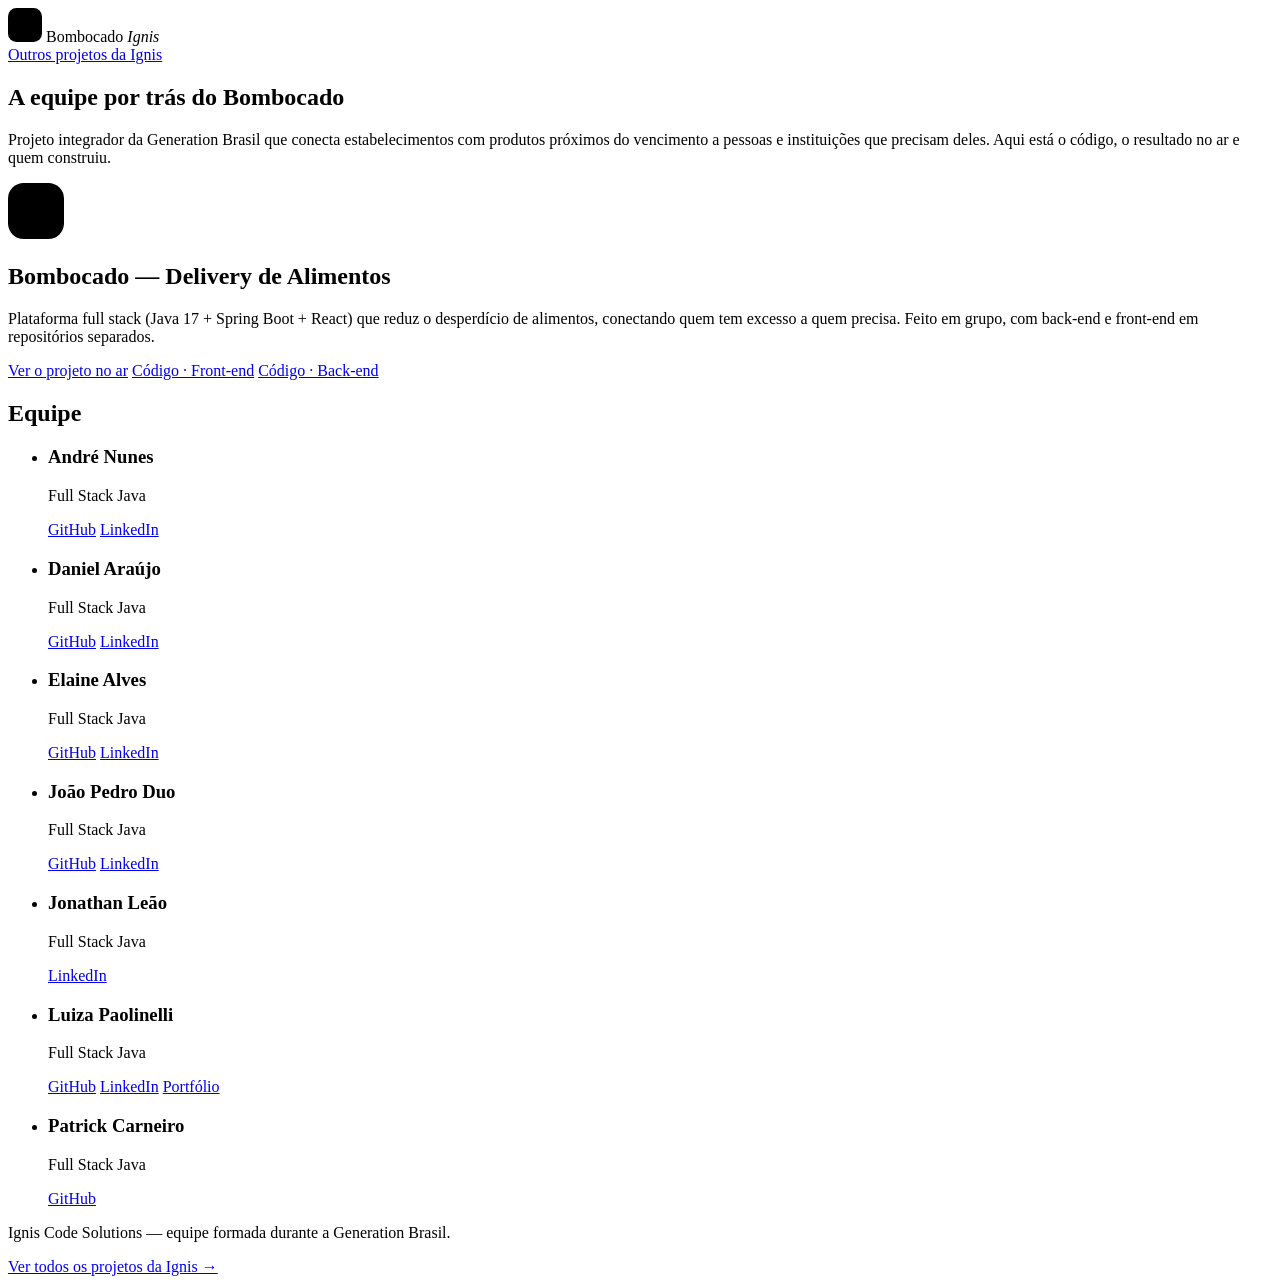
==== index.html @ 692209c9 "Rename index (9).html to index.html" ====
<!DOCTYPE html>
<html lang="pt-BR">
<head>
  <meta charset="UTF-8">
  <meta name="viewport" content="width=device-width, initial-scale=1.0">
  <title>Bombocado Ignis — Contato da equipe</title>
  <meta name="description" content="Página de contato da equipe por trás do projeto Bombocado Delivery de Alimentos.">
  <link rel="icon" href="data:image/svg+xml,%3Csvg xmlns='http://www.w3.org/2000/svg' viewBox='0 0 64 64'%3E%3Crect width='64' height='64' rx='16' fill='%23ff5c00'/%3E%3Cpath d='M32 14c9 3 14 10 14 18 0 7.7-6.3 14-14 14S18 39.7 18 32c0-4.5 2.2-8 5.5-11.3C26 18.3 29 16 32 14Z' fill='%23fff8f6'/%3E%3Cpath d='M32 22v22' stroke='%23ff5c00' stroke-width='2.4' stroke-linecap='round'/%3E%3C/svg%3E">
  <link rel="preconnect" href="https://fonts.googleapis.com">
  <link rel="preconnect" href="https://fonts.gstatic.com" crossorigin>
  <link href="https://fonts.googleapis.com/css2?family=Inter:wght@400;500;600&family=Montserrat:wght@600;700;800&display=swap" rel="stylesheet">
  <link rel="stylesheet" href="css/style.css">
</head>
<body>

  <div class="bg-shapes" aria-hidden="true">
    <span class="blob blob-a"></span>
    <span class="blob blob-b"></span>
  </div>

  <header class="page-header">
    <div class="wrap">
      <div class="brand">
        <span class="mark" aria-hidden="true">
          <svg viewBox="0 0 64 64" width="34" height="34">
            <rect width="64" height="64" rx="16" fill="var(--primary)"/>
            <path d="M32 14c9 3 14 10 14 18 0 7.7-6.3 14-14 14S18 39.7 18 32c0-4.5 2.2-8 5.5-11.3C26 18.3 29 16 32 14Z" fill="var(--surface)"/>
            <path d="M32 22v22" stroke="var(--primary)" stroke-width="2.4" stroke-linecap="round"/>
          </svg>
        </span>
        <span class="brand-name">Bombocado <em>Ignis</em></span>
      </div>
      <a class="header-link" href="https://github.com/orgs/Ignis-Code-Solutions/repositories">Outros projetos da Ignis</a>
    </div>
  </header>

  <main>
    <section class="hero wrap">
      <h1>A equipe por trás do Bombocado</h1>
      <p class="hero-sub">Projeto integrador da Generation Brasil que conecta estabelecimentos com produtos próximos do vencimento a pessoas e instituições que precisam deles. Aqui está o código, o resultado no ar e quem construiu.</p>
    </section>

    <section class="wrap">
      <article class="project-card">
        <div class="project-mark" aria-hidden="true">
          <svg viewBox="0 0 64 64" width="56" height="56">
            <rect width="64" height="64" rx="18" fill="var(--primary)"/>
            <path d="M32 14c9 3 14 10 14 18 0 7.7-6.3 14-14 14S18 39.7 18 32c0-4.5 2.2-8 5.5-11.3C26 18.3 29 16 32 14Z" fill="var(--surface)"/>
            <path d="M32 22v22" stroke="var(--primary)" stroke-width="2.4" stroke-linecap="round"/>
          </svg>
        </div>
        <h2>Bombocado — Delivery de Alimentos</h2>
        <p>Plataforma full stack (Java 17 + Spring Boot + React) que reduz o desperdício de alimentos, conectando quem tem excesso a quem precisa. Feito em grupo, com back-end e front-end em repositórios separados.</p>
        <div class="project-links">
          <a class="btn btn-primary" href="https://bombocado-delivery-ignis-react.vercel.app" target="_blank" rel="noopener">Ver o projeto no ar</a>
          <a class="btn btn-ghost" href="https://github.com/Ignis-Code-Solutions/bombocado_delivery_ignis_react" target="_blank" rel="noopener">Código · Front-end</a>
          <a class="btn btn-ghost" href="https://github.com/Ignis-Code-Solutions/bombocado_delivery_ignis" target="_blank" rel="noopener">Código · Back-end</a>
        </div>
      </article>
    </section>

    <section class="wrap team-section">
      <h2 class="team-title">Equipe</h2>

      <ul class="team-grid">

        <li class="member-card">
          <h3>André Nunes</h3>
          <p class="role">Full Stack Java</p>
          <div class="member-links">
            <a href="https://github.com/andrelsrn" target="_blank" rel="noopener">GitHub</a>
            <a href="https://www.linkedin.com/in/andrel-srn/" target="_blank" rel="noopener">LinkedIn</a>
          </div>
        </li>

        <li class="member-card">
          <h3>Daniel Araújo</h3>
          <p class="role">Full Stack Java</p>
          <div class="member-links">
            <a href="https://github.com/DaniChaves10" target="_blank" rel="noopener">GitHub</a>
            <a href="https://www.linkedin.com/in/daniel-araujo10/" target="_blank" rel="noopener">LinkedIn</a>
          </div>
        </li>

        <li class="member-card">
          <h3>Elaine Alves</h3>
          <p class="role">Full Stack Java</p>
          <div class="member-links">
            <a href="https://github.com/alveslaine" target="_blank" rel="noopener">GitHub</a>
            <a href="https://www.linkedin.com/in/elaine-alves-silva-928a24208" target="_blank" rel="noopener">LinkedIn</a>
          </div>
        </li>

        <li class="member-card">
          <h3>João Pedro Duo</h3>
          <p class="role">Full Stack Java</p>
          <div class="member-links">
            <a href="https://github.com/Joao-Pedro-Duo" target="_blank" rel="noopener">GitHub</a>
            <a href="https://www.linkedin.com/in/joaopedroduo/" target="_blank" rel="noopener">LinkedIn</a>
          </div>
        </li>

        <li class="member-card">
          <h3>Jonathan Leão</h3>
          <p class="role">Full Stack Java</p>
          <div class="member-links">
            <a href="https://www.linkedin.com/in/jonathanleao/" target="_blank" rel="noopener">LinkedIn</a>
          </div>
        </li>

        <li class="member-card">
          <h3>Luiza Paolinelli</h3>
          <p class="role">Full Stack Java</p>
          <div class="member-links">
            <a href="https://github.com/luizavpg-bit" target="_blank" rel="noopener">GitHub</a>
            <a href="https://www.linkedin.com/in/luizavpg/" target="_blank" rel="noopener">LinkedIn</a>
            <a href="https://luizavpg-bit.github.io/resume/" target="_blank" rel="noopener">Portfólio</a>
          </div>
        </li>

        <li class="member-card">
          <h3>Patrick Carneiro</h3>
          <p class="role">Full Stack Java</p>
          <div class="member-links">
            <a href="https://github.com/phcarneiro9" target="_blank" rel="noopener">GitHub</a>
          </div>
        </li>

      </ul>
    </section>
  </main>

  <footer class="page-footer">
    <div class="wrap">
      <p>Ignis Code Solutions — equipe formada durante a Generation Brasil.</p>
      <a href="https://github.com/orgs/Ignis-Code-Solutions/repositories" target="_blank" rel="noopener">Ver todos os projetos da Ignis →</a>
    </div>
  </footer>

</body>
</html>
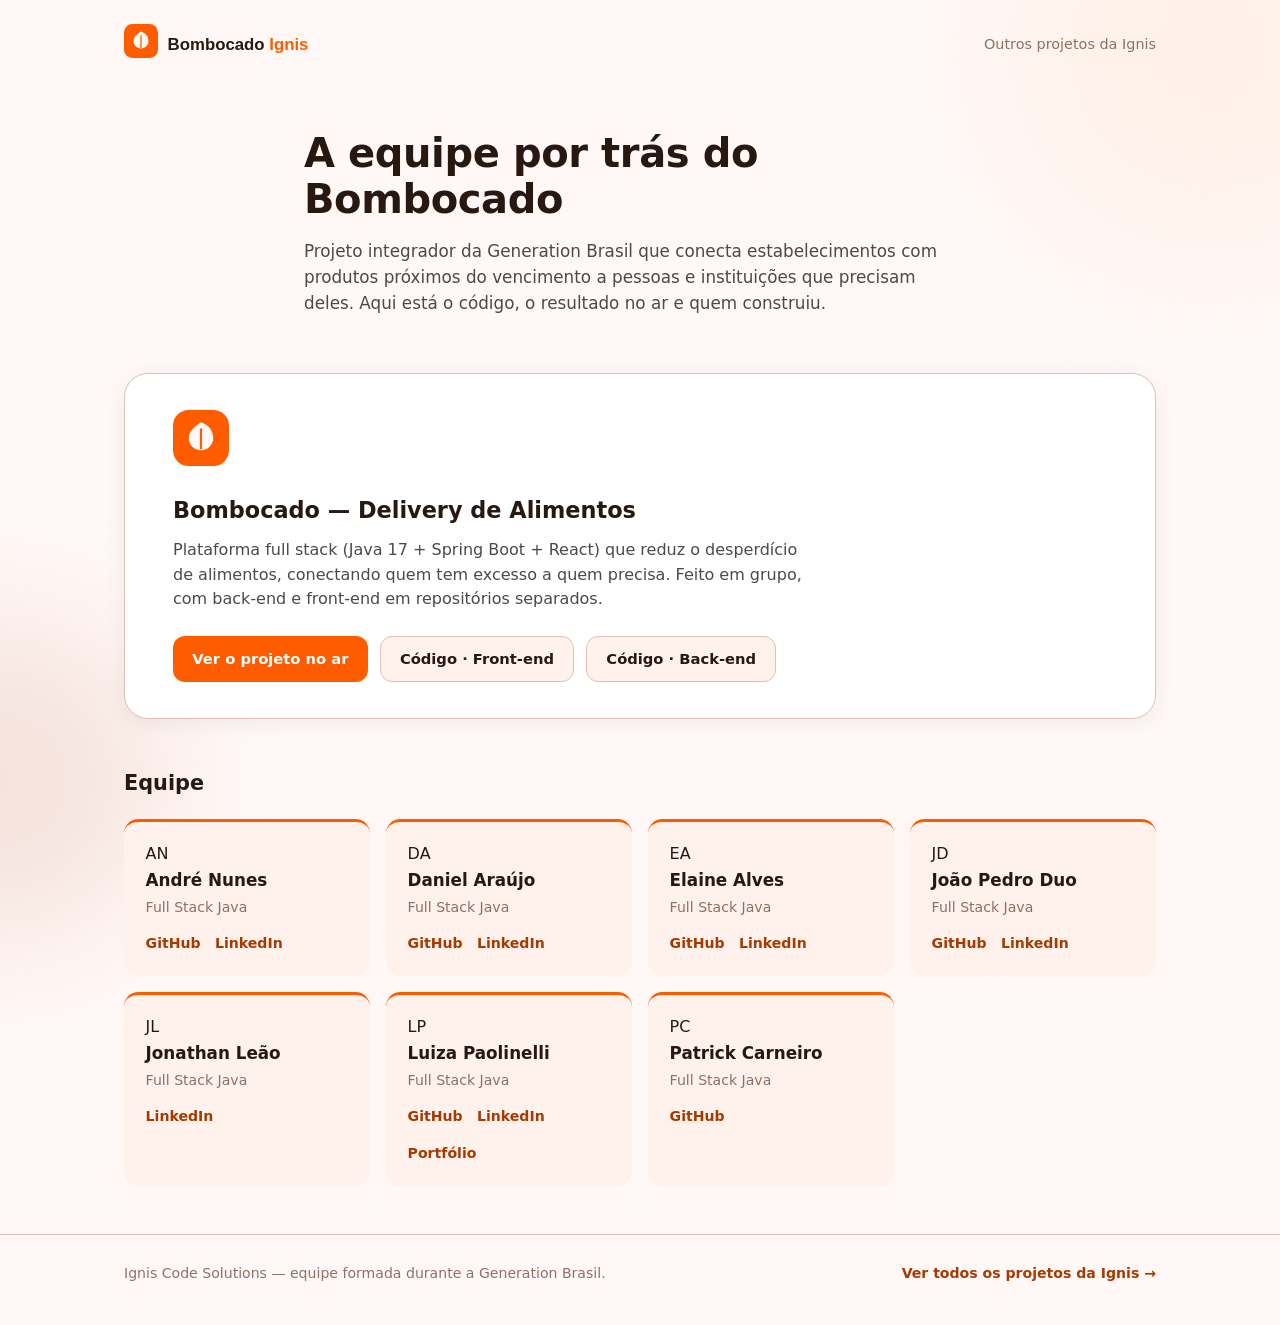
==== commit 9a9271ef: "Refactor hero section and team member cards" ====
--- a/index.html
+++ b/index.html
@@ -36,8 +36,16 @@
 
   <main>
     <section class="hero wrap">
-      <h1>A equipe por trás do Bombocado</h1>
-      <p class="hero-sub">Projeto integrador da Generation Brasil que conecta estabelecimentos com produtos próximos do vencimento a pessoas e instituições que precisam deles. Aqui está o código, o resultado no ar e quem construiu.</p>
+      <div class="hero-text">
+        <h1>A equipe por trás do Bombocado</h1>
+        <p class="hero-sub">Projeto integrador da Generation Brasil que conecta estabelecimentos com produtos próximos do vencimento a pessoas e instituições que precisam deles. Aqui está o código, o resultado no ar e quem construiu.</p>
+      </div>
+      <div class="hero-media">
+        <img
+          src="assets/hero-team.jpg"
+          alt="Foto da equipe Bombocado Ignis"
+          onerror="this.closest('.hero-media').style.display='none'">
+      </div>
     </section>
 
     <section class="wrap">
@@ -65,6 +73,11 @@
       <ul class="team-grid">
 
         <li class="member-card">
+          <div class="member-avatar">
+            <img src="assets/team/andre.jpg" alt="Foto de André Nunes"
+              onerror="this.style.display='none'; this.nextElementSibling.style.display='flex';">
+            <span class="avatar-fallback">AN</span>
+          </div>
           <h3>André Nunes</h3>
           <p class="role">Full Stack Java</p>
           <div class="member-links">
@@ -74,6 +87,11 @@
         </li>
 
         <li class="member-card">
+          <div class="member-avatar">
+            <img src="assets/team/daniel.jpg" alt="Foto de Daniel Araújo"
+              onerror="this.style.display='none'; this.nextElementSibling.style.display='flex';">
+            <span class="avatar-fallback">DA</span>
+          </div>
           <h3>Daniel Araújo</h3>
           <p class="role">Full Stack Java</p>
           <div class="member-links">
@@ -83,6 +101,11 @@
         </li>
 
         <li class="member-card">
+          <div class="member-avatar">
+            <img src="assets/team/elaine.jpg" alt="Foto de Elaine Alves"
+              onerror="this.style.display='none'; this.nextElementSibling.style.display='flex';">
+            <span class="avatar-fallback">EA</span>
+          </div>
           <h3>Elaine Alves</h3>
           <p class="role">Full Stack Java</p>
           <div class="member-links">
@@ -92,6 +115,11 @@
         </li>
 
         <li class="member-card">
+          <div class="member-avatar">
+            <img src="assets/team/joao.jpg" alt="Foto de João Pedro Duo"
+              onerror="this.style.display='none'; this.nextElementSibling.style.display='flex';">
+            <span class="avatar-fallback">JD</span>
+          </div>
           <h3>João Pedro Duo</h3>
           <p class="role">Full Stack Java</p>
           <div class="member-links">
@@ -101,6 +129,11 @@
         </li>
 
         <li class="member-card">
+          <div class="member-avatar">
+            <img src="assets/team/jonathan.jpg" alt="Foto de Jonathan Leão"
+              onerror="this.style.display='none'; this.nextElementSibling.style.display='flex';">
+            <span class="avatar-fallback">JL</span>
+          </div>
           <h3>Jonathan Leão</h3>
           <p class="role">Full Stack Java</p>
           <div class="member-links">
@@ -109,6 +142,11 @@
         </li>
 
         <li class="member-card">
+          <div class="member-avatar">
+            <img src="assets/team/luiza.jpg" alt="Foto de Luiza Paolinelli"
+              onerror="this.style.display='none'; this.nextElementSibling.style.display='flex';">
+            <span class="avatar-fallback">LP</span>
+          </div>
           <h3>Luiza Paolinelli</h3>
           <p class="role">Full Stack Java</p>
           <div class="member-links">
@@ -119,6 +157,11 @@
         </li>
 
         <li class="member-card">
+          <div class="member-avatar">
+            <img src="assets/team/patrick.jpg" alt="Foto de Patrick Carneiro"
+              onerror="this.style.display='none'; this.nextElementSibling.style.display='flex';">
+            <span class="avatar-fallback">PC</span>
+          </div>
           <h3>Patrick Carneiro</h3>
           <p class="role">Full Stack Java</p>
           <div class="member-links">
--- a/css/style.css
+++ b/css/style.css
@@ -0,0 +1,343 @@
+:root {
+  --primary: #ff5c00;
+  --primary-dark: #a73a00;
+  --primary-soft: #ffede2;
+
+  --surface: #fff8f6;
+  --surface-low: #fff1ec;
+
+  --ink: #271812;
+  --ink-soft: #4a4a4a;
+  --ink-muted: #8f7065;
+  --outline: #e4beb1;
+
+  --radius-card: 1.5rem;
+  --radius-button: 0.75rem;
+
+  --shadow-card: 0 4px 20px rgba(74, 74, 74, 0.08);
+  --shadow-card-hover: 0 8px 28px rgba(74, 74, 74, 0.14);
+
+  --wrap: 1080px;
+}
+
+* {
+  box-sizing: border-box;
+}
+
+html {
+  -webkit-font-smoothing: antialiased;
+  -moz-osx-font-smoothing: grayscale;
+}
+
+body {
+  margin: 0;
+  min-height: 100vh;
+  background: var(--surface);
+  color: var(--ink);
+  font-family: "Inter", ui-sans-serif, system-ui, sans-serif;
+  line-height: 1.55;
+  position: relative;
+  overflow-x: hidden;
+}
+
+h1, h2, h3 {
+  font-family: "Montserrat", ui-sans-serif, system-ui, sans-serif;
+  color: var(--ink);
+  margin: 0;
+}
+
+a {
+  color: var(--primary-dark);
+}
+
+.wrap {
+  max-width: var(--wrap);
+  margin: 0 auto;
+  padding: 0 1.5rem;
+}
+
+/* Decorative background: two soft blobs, one deliberate moment, no motion */
+.bg-shapes {
+  position: absolute;
+  inset: 0;
+  z-index: 0;
+  pointer-events: none;
+  overflow: hidden;
+}
+
+.blob {
+  position: absolute;
+  border-radius: 50%;
+  filter: blur(60px);
+  opacity: 0.55;
+}
+
+.blob-a {
+  width: 420px;
+  height: 420px;
+  top: -160px;
+  right: -140px;
+  background: var(--primary-soft);
+}
+
+.blob-b {
+  width: 320px;
+  height: 320px;
+  top: 620px;
+  left: -160px;
+  background: var(--outline);
+  opacity: 0.35;
+}
+
+/* Header */
+.page-header {
+  position: relative;
+  z-index: 1;
+  padding: 1.5rem 0;
+}
+
+.page-header .wrap {
+  display: flex;
+  align-items: center;
+  justify-content: space-between;
+  gap: 1rem;
+  flex-wrap: wrap;
+}
+
+.brand {
+  display: flex;
+  align-items: center;
+  gap: 0.6rem;
+}
+
+.brand-name {
+  font-family: "Montserrat", sans-serif;
+  font-weight: 700;
+  font-size: 1.05rem;
+  color: var(--ink);
+}
+
+.brand-name em {
+  font-style: normal;
+  color: var(--primary);
+}
+
+.header-link {
+  font-size: 0.9rem;
+  font-weight: 500;
+  color: var(--ink-muted);
+  text-decoration: none;
+  border-bottom: 1px solid transparent;
+  transition: border-color 0.15s ease, color 0.15s ease;
+}
+
+.header-link:hover {
+  color: var(--primary-dark);
+  border-color: var(--primary-dark);
+}
+
+/* Hero */
+.hero {
+  position: relative;
+  z-index: 1;
+  padding: 2.5rem 1.5rem 1rem;
+  max-width: 720px;
+  text-align: left;
+}
+
+.hero h1 {
+  font-size: clamp(1.8rem, 4vw, 2.5rem);
+  font-weight: 800;
+  line-height: 1.15;
+  letter-spacing: -0.01em;
+}
+
+.hero-sub {
+  margin-top: 1rem;
+  font-size: 1.05rem;
+  color: var(--ink-soft);
+  max-width: 60ch;
+}
+
+/* Project card */
+.project-card {
+  position: relative;
+  z-index: 1;
+  background: white;
+  border: 1px solid var(--outline);
+  border-radius: var(--radius-card);
+  box-shadow: var(--shadow-card);
+  padding: 2.25rem clamp(1.5rem, 4vw, 3rem);
+  margin: 1.5rem 0 3rem;
+}
+
+.project-mark {
+  margin-bottom: 1.25rem;
+}
+
+.project-card h2 {
+  font-size: 1.4rem;
+  font-weight: 700;
+  margin-bottom: 0.6rem;
+}
+
+.project-card p {
+  color: var(--ink-soft);
+  max-width: 62ch;
+  margin: 0 0 1.5rem;
+}
+
+.project-links {
+  display: flex;
+  flex-wrap: wrap;
+  gap: 0.75rem;
+}
+
+.btn {
+  display: inline-flex;
+  align-items: center;
+  padding: 0.65rem 1.2rem;
+  border-radius: var(--radius-button);
+  font-weight: 600;
+  font-size: 0.92rem;
+  text-decoration: none;
+  transition: transform 0.12s ease, box-shadow 0.12s ease, background 0.12s ease;
+}
+
+.btn-primary {
+  background: var(--primary);
+  color: white;
+}
+
+.btn-primary:hover {
+  background: var(--primary-dark);
+}
+
+.btn-ghost {
+  background: var(--surface-low);
+  color: var(--ink);
+  border: 1px solid var(--outline);
+}
+
+.btn-ghost:hover {
+  border-color: var(--primary);
+  color: var(--primary-dark);
+}
+
+/* Team */
+.team-section {
+  position: relative;
+  z-index: 1;
+  padding-bottom: 3rem;
+}
+
+.team-title {
+  font-size: 1.3rem;
+  font-weight: 700;
+  margin-bottom: 1.25rem;
+}
+
+.team-grid {
+  list-style: none;
+  margin: 0;
+  padding: 0;
+  display: grid;
+  grid-template-columns: repeat(auto-fill, minmax(230px, 1fr));
+  gap: 1rem;
+}
+
+.member-card {
+  background: var(--surface-low);
+  border-top: 3px solid var(--primary);
+  border-radius: 0.9rem;
+  padding: 1.25rem 1.35rem;
+}
+
+.member-card h3 {
+  font-size: 1.05rem;
+  font-weight: 700;
+}
+
+.member-card .role {
+  margin: 0.25rem 0 0.9rem;
+  font-size: 0.88rem;
+  color: var(--ink-muted);
+}
+
+.member-links {
+  display: flex;
+  flex-wrap: wrap;
+  gap: 0.9rem;
+}
+
+.member-links a {
+  font-size: 0.88rem;
+  font-weight: 600;
+  text-decoration: none;
+  color: var(--primary-dark);
+  border-bottom: 1px solid transparent;
+  transition: border-color 0.15s ease;
+}
+
+.member-links a:hover {
+  border-color: var(--primary-dark);
+}
+
+/* Footer */
+.page-footer {
+  position: relative;
+  z-index: 1;
+  border-top: 1px solid var(--outline);
+  padding: 1.75rem 0 2.5rem;
+}
+
+.page-footer .wrap {
+  display: flex;
+  justify-content: space-between;
+  align-items: center;
+  flex-wrap: wrap;
+  gap: 0.75rem;
+}
+
+.page-footer p {
+  margin: 0;
+  font-size: 0.88rem;
+  color: var(--ink-muted);
+}
+
+.page-footer a {
+  font-size: 0.88rem;
+  font-weight: 600;
+  color: var(--primary-dark);
+  text-decoration: none;
+}
+
+.page-footer a:hover {
+  text-decoration: underline;
+}
+
+/* Accessibility: visible focus */
+a:focus-visible,
+.btn:focus-visible {
+  outline: 2px solid var(--primary-dark);
+  outline-offset: 2px;
+}
+
+/* Reduced motion */
+@media (prefers-reduced-motion: reduce) {
+  * {
+    transition: none !important;
+  }
+}
+
+/* Mobile */
+@media (max-width: 560px) {
+  .project-links {
+    flex-direction: column;
+    align-items: stretch;
+  }
+
+  .btn {
+    justify-content: center;
+  }
+}
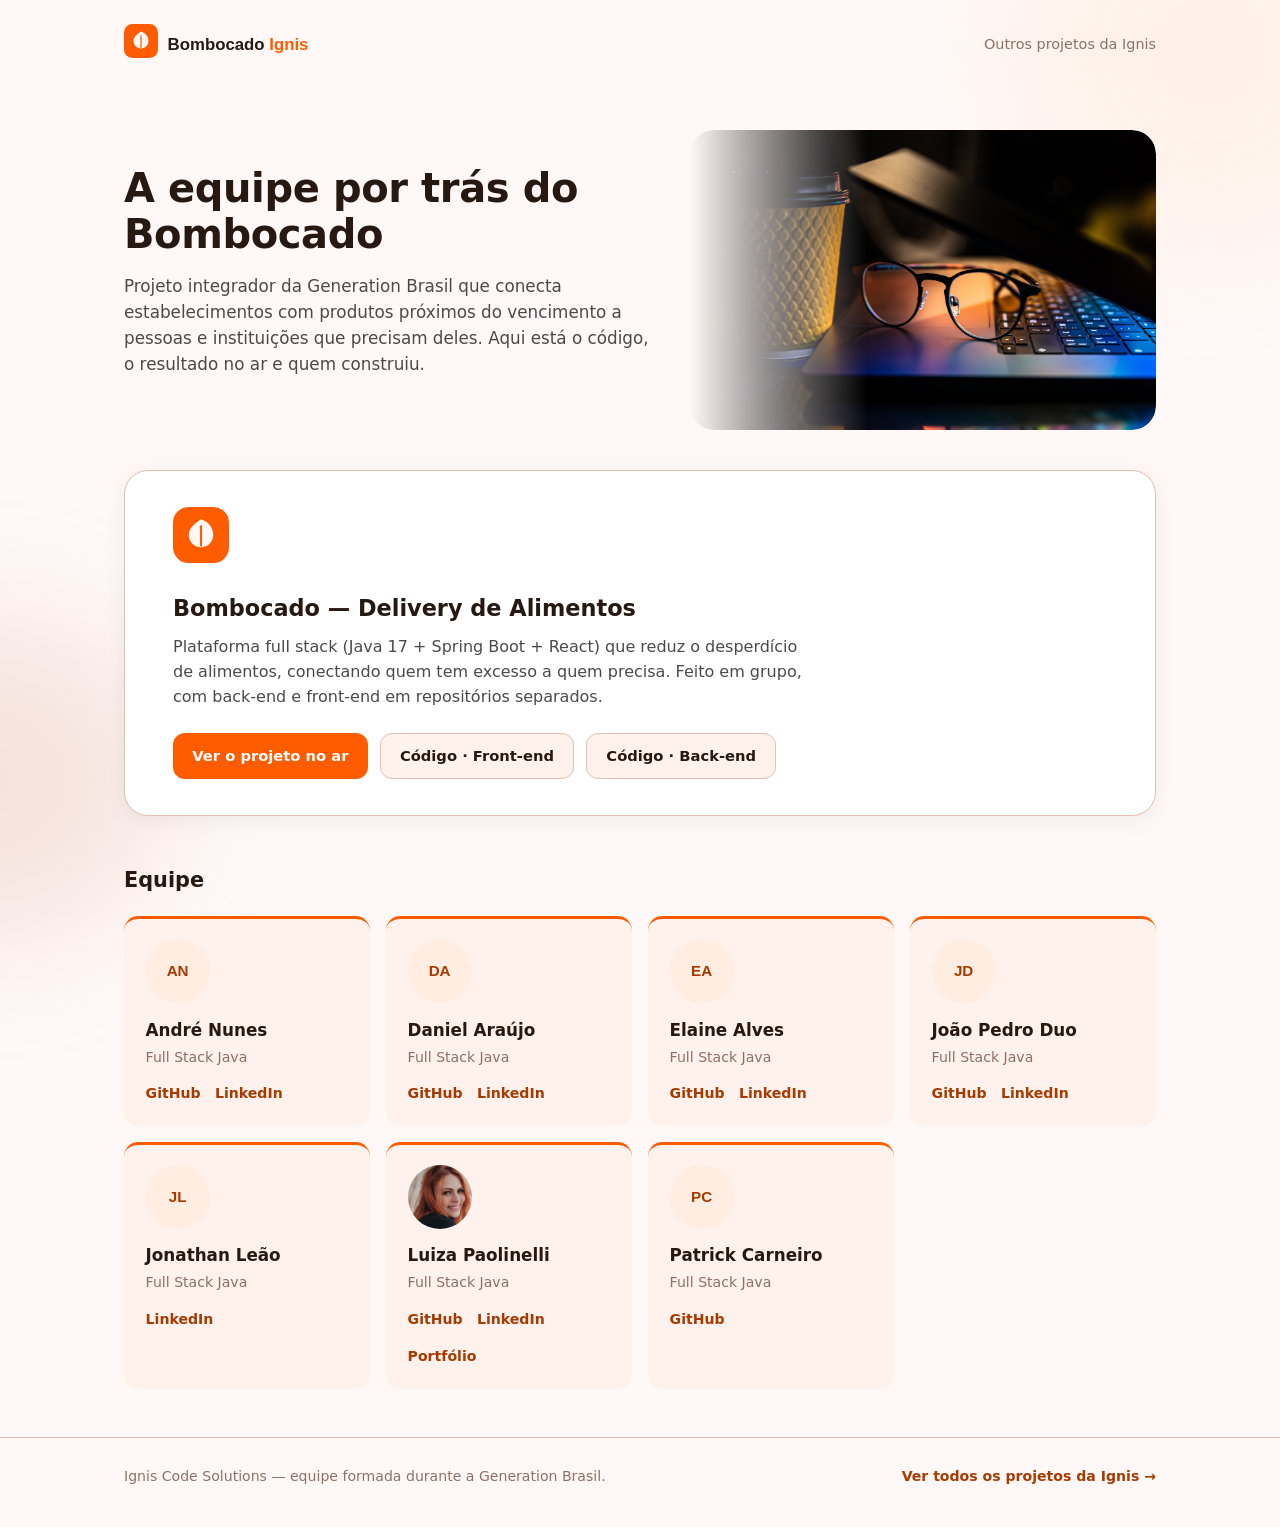
==== commit dd96521d: "Update index.html" ====
--- a/index.html
+++ b/index.html
@@ -59,10 +59,18 @@
         </div>
         <h2>Bombocado — Delivery de Alimentos</h2>
         <p>Plataforma full stack (Java 17 + Spring Boot + React) que reduz o desperdício de alimentos, conectando quem tem excesso a quem precisa. Feito em grupo, com back-end e front-end em repositórios separados.</p>
-        <div class="project-links">
-          <a class="btn btn-primary" href="https://bombocado-delivery-ignis-react.vercel.app" target="_blank" rel="noopener">Ver o projeto no ar</a>
-          <a class="btn btn-ghost" href="https://github.com/Ignis-Code-Solutions/bombocado_delivery_ignis_react" target="_blank" rel="noopener">Código · Front-end</a>
-          <a class="btn btn-ghost" href="https://github.com/Ignis-Code-Solutions/bombocado_delivery_ignis" target="_blank" rel="noopener">Código · Back-end</a>
+        <div class="project-footer-row">
+          <div class="project-links">
+            <a class="btn btn-primary" href="https://bombocado-delivery-ignis-react.vercel.app" target="_blank" rel="noopener">Ver o projeto no ar</a>
+            <a class="btn btn-ghost" href="https://github.com/Ignis-Code-Solutions/bombocado_delivery_ignis_react" target="_blank" rel="noopener">Código · Front-end</a>
+            <a class="btn btn-ghost" href="https://github.com/Ignis-Code-Solutions/bombocado_delivery_ignis" target="_blank" rel="noopener">Código · Back-end</a>
+          </div>
+          <div class="project-image">
+            <img
+              src="assets/bombocadoinfo.png"
+              alt="Infográfico com a logo do Bombocado"
+              onerror="this.closest('.project-image').style.display='none'">
+          </div>
         </div>
       </article>
     </section>
--- a/css/style.css
+++ b/css/style.css
@@ -141,7 +141,13 @@
   position: relative;
   z-index: 1;
   padding: 2.5rem 1.5rem 1rem;
-  max-width: 720px;
+  display: flex;
+  align-items: center;
+  gap: 2.5rem;
+}
+
+.hero-text {
+  flex: 1 1 380px;
   text-align: left;
 }
 
@@ -157,6 +163,40 @@
   font-size: 1.05rem;
   color: var(--ink-soft);
   max-width: 60ch;
+}
+
+/* Photo beside the hero text, fading into the page on the edge nearest the text */
+.hero-media {
+  flex: 1 1 320px;
+  height: 300px;
+  min-width: 0;
+}
+
+.hero-media img {
+  width: 100%;
+  height: 100%;
+  object-fit: cover;
+  border-radius: var(--radius-card);
+  display: block;
+  -webkit-mask-image: linear-gradient(to right, transparent 0%, black 38%);
+  mask-image: linear-gradient(to right, transparent 0%, black 38%);
+}
+
+@media (max-width: 780px) {
+  .hero {
+    flex-direction: column-reverse;
+    text-align: left;
+  }
+
+  .hero-media {
+    width: 100%;
+    height: 220px;
+  }
+
+  .hero-media img {
+    -webkit-mask-image: linear-gradient(to bottom, transparent 0%, black 30%);
+    mask-image: linear-gradient(to bottom, transparent 0%, black 30%);
+  }
 }
 
 /* Project card */
@@ -253,6 +293,36 @@
   padding: 1.25rem 1.35rem;
 }
 
+/* Avatar: shows the photo if it loads; otherwise falls back to initials */
+.member-avatar {
+  width: 64px;
+  height: 64px;
+  border-radius: 50%;
+  overflow: hidden;
+  margin-bottom: 0.85rem;
+  background: var(--primary-soft);
+  position: relative;
+}
+
+.member-avatar img {
+  width: 100%;
+  height: 100%;
+  object-fit: cover;
+  display: block;
+}
+
+.avatar-fallback {
+  display: none;
+  width: 100%;
+  height: 100%;
+  align-items: center;
+  justify-content: center;
+  font-family: "Montserrat", sans-serif;
+  font-weight: 700;
+  font-size: 0.95rem;
+  color: var(--primary-dark);
+}
+
 .member-card h3 {
   font-size: 1.05rem;
   font-weight: 700;
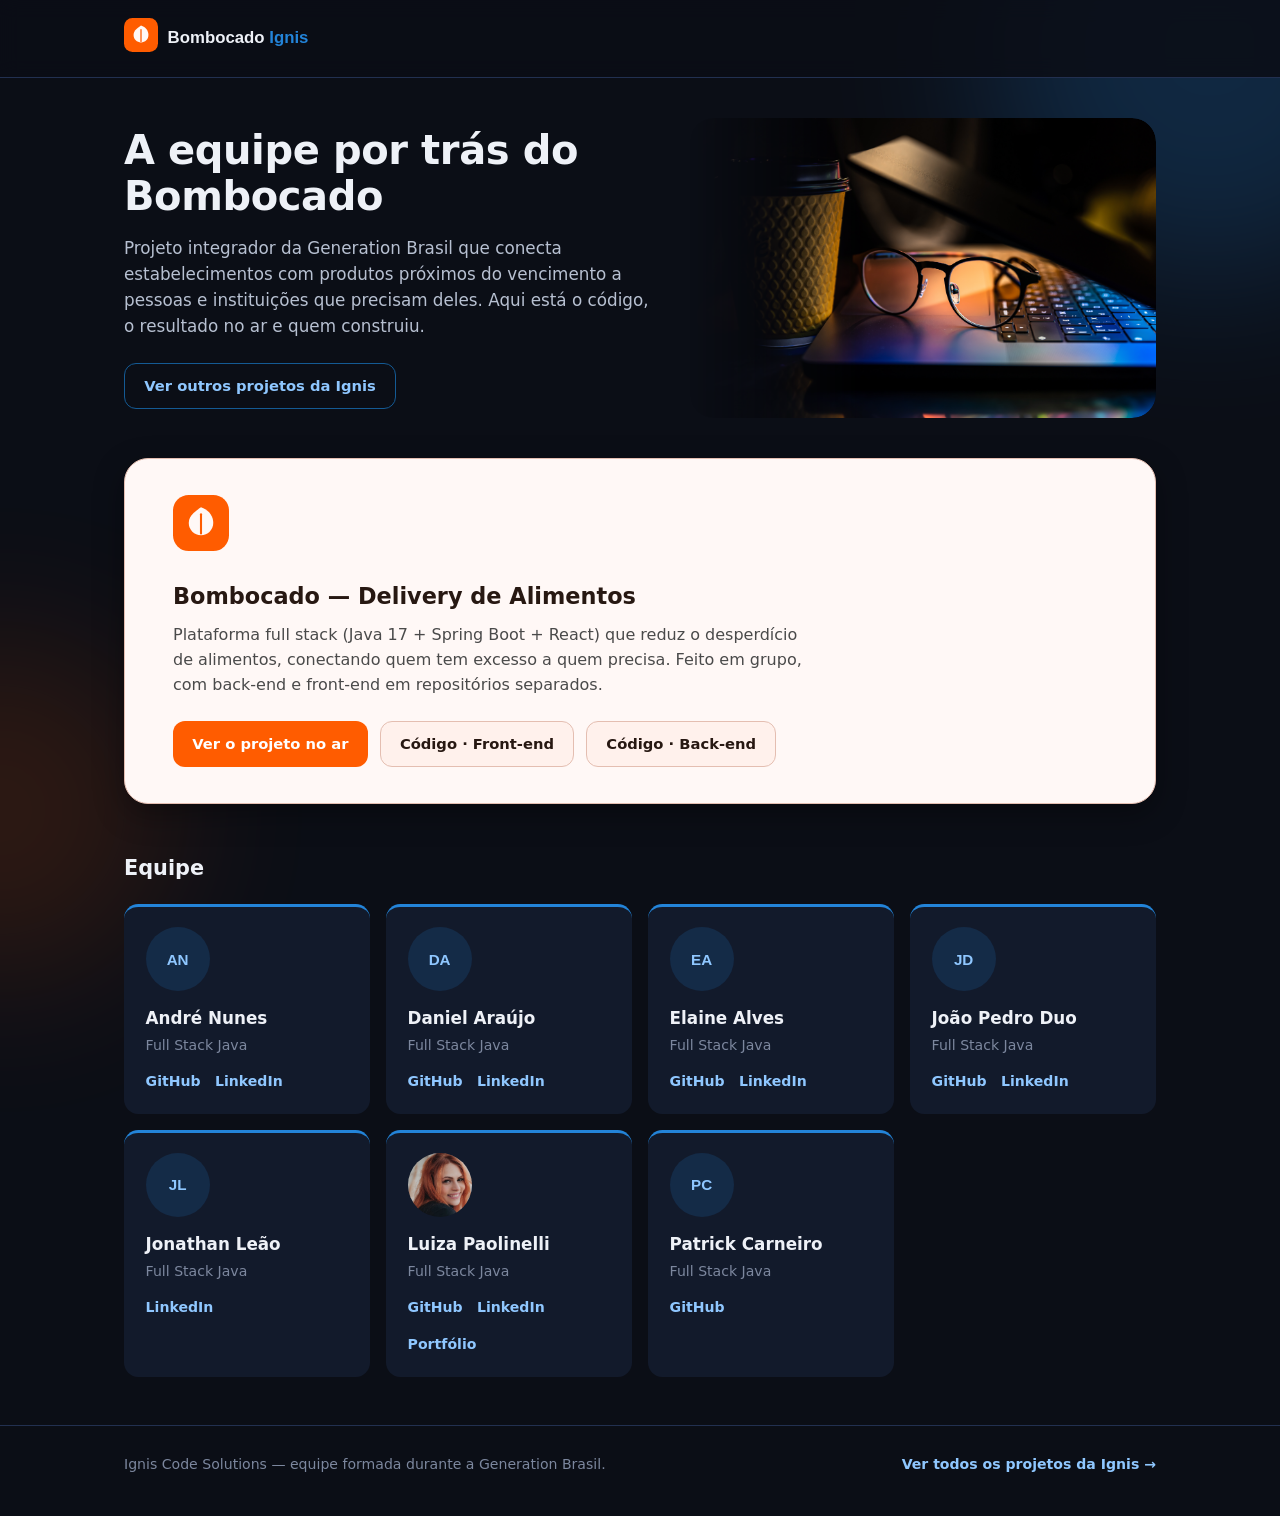
==== commit 4b4c36fb: "Update project links and add new project image" ====
--- a/index.html
+++ b/index.html
@@ -30,7 +30,6 @@
         </span>
         <span class="brand-name">Bombocado <em>Ignis</em></span>
       </div>
-      <a class="header-link" href="https://github.com/orgs/Ignis-Code-Solutions/repositories">Outros projetos da Ignis</a>
     </div>
   </header>
 
@@ -39,6 +38,9 @@
       <div class="hero-text">
         <h1>A equipe por trás do Bombocado</h1>
         <p class="hero-sub">Projeto integrador da Generation Brasil que conecta estabelecimentos com produtos próximos do vencimento a pessoas e instituições que precisam deles. Aqui está o código, o resultado no ar e quem construiu.</p>
+        <div class="hero-actions">
+          <a class="btn btn-outline" href="https://github.com/orgs/Ignis-Code-Solutions/repositories" target="_blank" rel="noopener">Ver outros projetos da Ignis</a>
+        </div>
       </div>
       <div class="hero-media">
         <img
@@ -50,27 +52,29 @@
 
     <section class="wrap">
       <article class="project-card">
-        <div class="project-mark" aria-hidden="true">
-          <svg viewBox="0 0 64 64" width="56" height="56">
-            <rect width="64" height="64" rx="18" fill="var(--primary)"/>
-            <path d="M32 14c9 3 14 10 14 18 0 7.7-6.3 14-14 14S18 39.7 18 32c0-4.5 2.2-8 5.5-11.3C26 18.3 29 16 32 14Z" fill="var(--surface)"/>
-            <path d="M32 22v22" stroke="var(--primary)" stroke-width="2.4" stroke-linecap="round"/>
-          </svg>
-        </div>
-        <h2>Bombocado — Delivery de Alimentos</h2>
-        <p>Plataforma full stack (Java 17 + Spring Boot + React) que reduz o desperdício de alimentos, conectando quem tem excesso a quem precisa. Feito em grupo, com back-end e front-end em repositórios separados.</p>
-        <div class="project-footer-row">
+        <div class="project-content">
+          <div class="project-mark" aria-hidden="true">
+            <svg viewBox="0 0 64 64" width="56" height="56">
+              <rect width="64" height="64" rx="18" fill="var(--primary)"/>
+              <path d="M32 14c9 3 14 10 14 18 0 7.7-6.3 14-14 14S18 39.7 18 32c0-4.5 2.2-8 5.5-11.3C26 18.3 29 16 32 14Z" fill="var(--surface)"/>
+              <path d="M32 22v22" stroke="var(--primary)" stroke-width="2.4" stroke-linecap="round"/>
+            </svg>
+          </div>
+          <h2>Bombocado — Delivery de Alimentos</h2>
+          <p>Plataforma full stack (Java 17 + Spring Boot + React) que reduz o desperdício de alimentos, conectando quem tem excesso a quem precisa. Feito em grupo, com back-end e front-end em repositórios separados.</p>
           <div class="project-links">
             <a class="btn btn-primary" href="https://bombocado-delivery-ignis-react.vercel.app" target="_blank" rel="noopener">Ver o projeto no ar</a>
             <a class="btn btn-ghost" href="https://github.com/Ignis-Code-Solutions/bombocado_delivery_ignis_react" target="_blank" rel="noopener">Código · Front-end</a>
             <a class="btn btn-ghost" href="https://github.com/Ignis-Code-Solutions/bombocado_delivery_ignis" target="_blank" rel="noopener">Código · Back-end</a>
           </div>
-          <div class="project-image">
-            <img
-              src="assets/bombocadoinfo.png"
-              alt="Infográfico com a logo do Bombocado"
-              onerror="this.closest('.project-image').style.display='none'">
-          </div>
+        </div>
+
+        <div class="project-image">
+          <img
+            src="assets/infobombocado.png"
+            alt="Selo com a logo do Bombocado"
+            width="220" height="220"
+            onerror="this.closest('.project-image').style.display='none'">
         </div>
       </article>
     </section>
--- a/css/style.css
+++ b/css/style.css
@@ -1,21 +1,37 @@
 :root {
+  /* Bombocado — kept as-is, used only on the project card so it reads as a bright,
+     branded object sitting on top of the darker dev-site shell around it */
   --primary: #ff5c00;
   --primary-dark: #a73a00;
   --primary-soft: #ffede2;
-
   --surface: #fff8f6;
   --surface-low: #fff1ec;
-
   --ink: #271812;
   --ink-soft: #4a4a4a;
   --ink-muted: #8f7065;
   --outline: #e4beb1;
 
+  /* Ignis blue — the shell around the project (header, hero, team, footer) */
+  --accent: #2384d9;
+  --accent-dark: #145a94;
+  --accent-soft: rgba(35, 132, 217, 0.16);
+  --accent-soft-text: #8fc7ff;
+
+  /* Dark base for the "dev site" shell */
+  --bg: #0b0e16;
+  --bg-soft: #121a2b;
+  --bg-soft-2: #182337;
+  --ink-on-dark: #eef1f7;
+  --ink-soft-on-dark: #b7c0d1;
+  --ink-muted-on-dark: #7c879e;
+  --outline-on-dark: #223050;
+
   --radius-card: 1.5rem;
   --radius-button: 0.75rem;
 
   --shadow-card: 0 4px 20px rgba(74, 74, 74, 0.08);
   --shadow-card-hover: 0 8px 28px rgba(74, 74, 74, 0.14);
+  --shadow-card-dark: 0 10px 30px rgba(0, 0, 0, 0.35);
 
   --wrap: 1080px;
 }
@@ -32,8 +48,8 @@
 body {
   margin: 0;
   min-height: 100vh;
-  background: var(--surface);
-  color: var(--ink);
+  background: var(--bg);
+  color: var(--ink-on-dark);
   font-family: "Inter", ui-sans-serif, system-ui, sans-serif;
   line-height: 1.55;
   position: relative;
@@ -42,12 +58,12 @@
 
 h1, h2, h3 {
   font-family: "Montserrat", ui-sans-serif, system-ui, sans-serif;
-  color: var(--ink);
+  color: var(--ink-on-dark);
   margin: 0;
 }
 
 a {
-  color: var(--primary-dark);
+  color: var(--accent);
 }
 
 .wrap {
@@ -68,40 +84,43 @@
 .blob {
   position: absolute;
   border-radius: 50%;
-  filter: blur(60px);
-  opacity: 0.55;
+  filter: blur(80px);
+  opacity: 0.22;
 }
 
 .blob-a {
-  width: 420px;
-  height: 420px;
-  top: -160px;
-  right: -140px;
-  background: var(--primary-soft);
+  width: 460px;
+  height: 460px;
+  top: -180px;
+  right: -160px;
+  background: var(--accent);
 }
 
 .blob-b {
-  width: 320px;
-  height: 320px;
-  top: 620px;
-  left: -160px;
-  background: var(--outline);
-  opacity: 0.35;
-}
-
-/* Header */
+  width: 340px;
+  height: 340px;
+  top: 640px;
+  left: -170px;
+  background: var(--primary);
+  opacity: 0.14;
+}
+
+/* Header / navbar */
 .page-header {
-  position: relative;
-  z-index: 1;
-  padding: 1.5rem 0;
+  position: sticky;
+  top: 0;
+  z-index: 10;
+  background: rgba(11, 14, 22, 0.85);
+  backdrop-filter: blur(10px);
+  -webkit-backdrop-filter: blur(10px);
+  border-bottom: 1px solid var(--outline-on-dark);
+  padding: 1.1rem 0;
 }
 
 .page-header .wrap {
   display: flex;
   align-items: center;
-  justify-content: space-between;
   gap: 1rem;
-  flex-wrap: wrap;
 }
 
 .brand {
@@ -114,26 +133,12 @@
   font-family: "Montserrat", sans-serif;
   font-weight: 700;
   font-size: 1.05rem;
-  color: var(--ink);
+  color: var(--ink-on-dark);
 }
 
 .brand-name em {
   font-style: normal;
-  color: var(--primary);
-}
-
-.header-link {
-  font-size: 0.9rem;
-  font-weight: 500;
-  color: var(--ink-muted);
-  text-decoration: none;
-  border-bottom: 1px solid transparent;
-  transition: border-color 0.15s ease, color 0.15s ease;
-}
-
-.header-link:hover {
-  color: var(--primary-dark);
-  border-color: var(--primary-dark);
+  color: var(--accent);
 }
 
 /* Hero */
@@ -161,8 +166,24 @@
 .hero-sub {
   margin-top: 1rem;
   font-size: 1.05rem;
-  color: var(--ink-soft);
+  color: var(--ink-soft-on-dark);
   max-width: 60ch;
+}
+
+.hero-actions {
+  margin-top: 1.5rem;
+}
+
+.btn-outline {
+  background: transparent;
+  color: var(--accent-soft-text);
+  border: 1px solid var(--accent-dark);
+}
+
+.btn-outline:hover {
+  background: var(--accent-soft);
+  border-color: var(--accent);
+  color: var(--ink-on-dark);
 }
 
 /* Photo beside the hero text, fading into the page on the edge nearest the text */
@@ -199,14 +220,15 @@
   }
 }
 
-/* Project card */
+/* Project card — deliberately bright and warm, so it reads as the one
+   spotlighted object sitting on the darker blue shell of the page */
 .project-card {
   position: relative;
   z-index: 1;
-  background: white;
+  background: var(--surface);
   border: 1px solid var(--outline);
   border-radius: var(--radius-card);
-  box-shadow: var(--shadow-card);
+  box-shadow: var(--shadow-card-dark);
   padding: 2.25rem clamp(1.5rem, 4vw, 3rem);
   margin: 1.5rem 0 3rem;
 }
@@ -216,6 +238,7 @@
 }
 
 .project-card h2 {
+  color: var(--ink);
   font-size: 1.4rem;
   font-weight: 700;
   margin-bottom: 0.6rem;
@@ -227,10 +250,41 @@
   margin: 0 0 1.5rem;
 }
 
+.project-footer-row {
+  display: flex;
+  align-items: center;
+  justify-content: space-between;
+  gap: 1.75rem;
+  flex-wrap: wrap;
+}
+
 .project-links {
   display: flex;
   flex-wrap: wrap;
   gap: 0.75rem;
+}
+
+/* Space reserved for the Bombocado infographic/image, right beside the links.
+   Fixed box + object-fit:contain so it never dominates the card, no matter
+   how large or padded the generated image file is. */
+.project-image {
+  flex: 0 0 96px;
+  width: 96px;
+  height: 96px;
+}
+
+.project-image img {
+  display: block;
+  width: 100%;
+  height: 100%;
+  object-fit: contain;
+}
+
+@media (max-width: 640px) {
+  .project-footer-row {
+    flex-direction: column;
+    align-items: flex-start;
+  }
 }
 
 .btn {
@@ -287,8 +341,8 @@
 }
 
 .member-card {
-  background: var(--surface-low);
-  border-top: 3px solid var(--primary);
+  background: var(--bg-soft);
+  border-top: 3px solid var(--accent);
   border-radius: 0.9rem;
   padding: 1.25rem 1.35rem;
 }
@@ -300,7 +354,7 @@
   border-radius: 50%;
   overflow: hidden;
   margin-bottom: 0.85rem;
-  background: var(--primary-soft);
+  background: var(--accent-soft);
   position: relative;
 }
 
@@ -320,10 +374,11 @@
   font-family: "Montserrat", sans-serif;
   font-weight: 700;
   font-size: 0.95rem;
-  color: var(--primary-dark);
+  color: var(--accent-soft-text);
 }
 
 .member-card h3 {
+  color: var(--ink-on-dark);
   font-size: 1.05rem;
   font-weight: 700;
 }
@@ -331,7 +386,7 @@
 .member-card .role {
   margin: 0.25rem 0 0.9rem;
   font-size: 0.88rem;
-  color: var(--ink-muted);
+  color: var(--ink-muted-on-dark);
 }
 
 .member-links {
@@ -344,20 +399,21 @@
   font-size: 0.88rem;
   font-weight: 600;
   text-decoration: none;
-  color: var(--primary-dark);
+  color: var(--accent-soft-text);
   border-bottom: 1px solid transparent;
-  transition: border-color 0.15s ease;
+  transition: border-color 0.15s ease, color 0.15s ease;
 }
 
 .member-links a:hover {
-  border-color: var(--primary-dark);
+  color: var(--accent);
+  border-color: var(--accent);
 }
 
 /* Footer */
 .page-footer {
   position: relative;
   z-index: 1;
-  border-top: 1px solid var(--outline);
+  border-top: 1px solid var(--outline-on-dark);
   padding: 1.75rem 0 2.5rem;
 }
 
@@ -372,13 +428,13 @@
 .page-footer p {
   margin: 0;
   font-size: 0.88rem;
-  color: var(--ink-muted);
+  color: var(--ink-muted-on-dark);
 }
 
 .page-footer a {
   font-size: 0.88rem;
   font-weight: 600;
-  color: var(--primary-dark);
+  color: var(--accent-soft-text);
   text-decoration: none;
 }
 
@@ -389,6 +445,12 @@
 /* Accessibility: visible focus */
 a:focus-visible,
 .btn:focus-visible {
+  outline: 2px solid var(--accent);
+  outline-offset: 2px;
+}
+
+.project-card a:focus-visible,
+.project-card .btn:focus-visible {
   outline: 2px solid var(--primary-dark);
   outline-offset: 2px;
 }
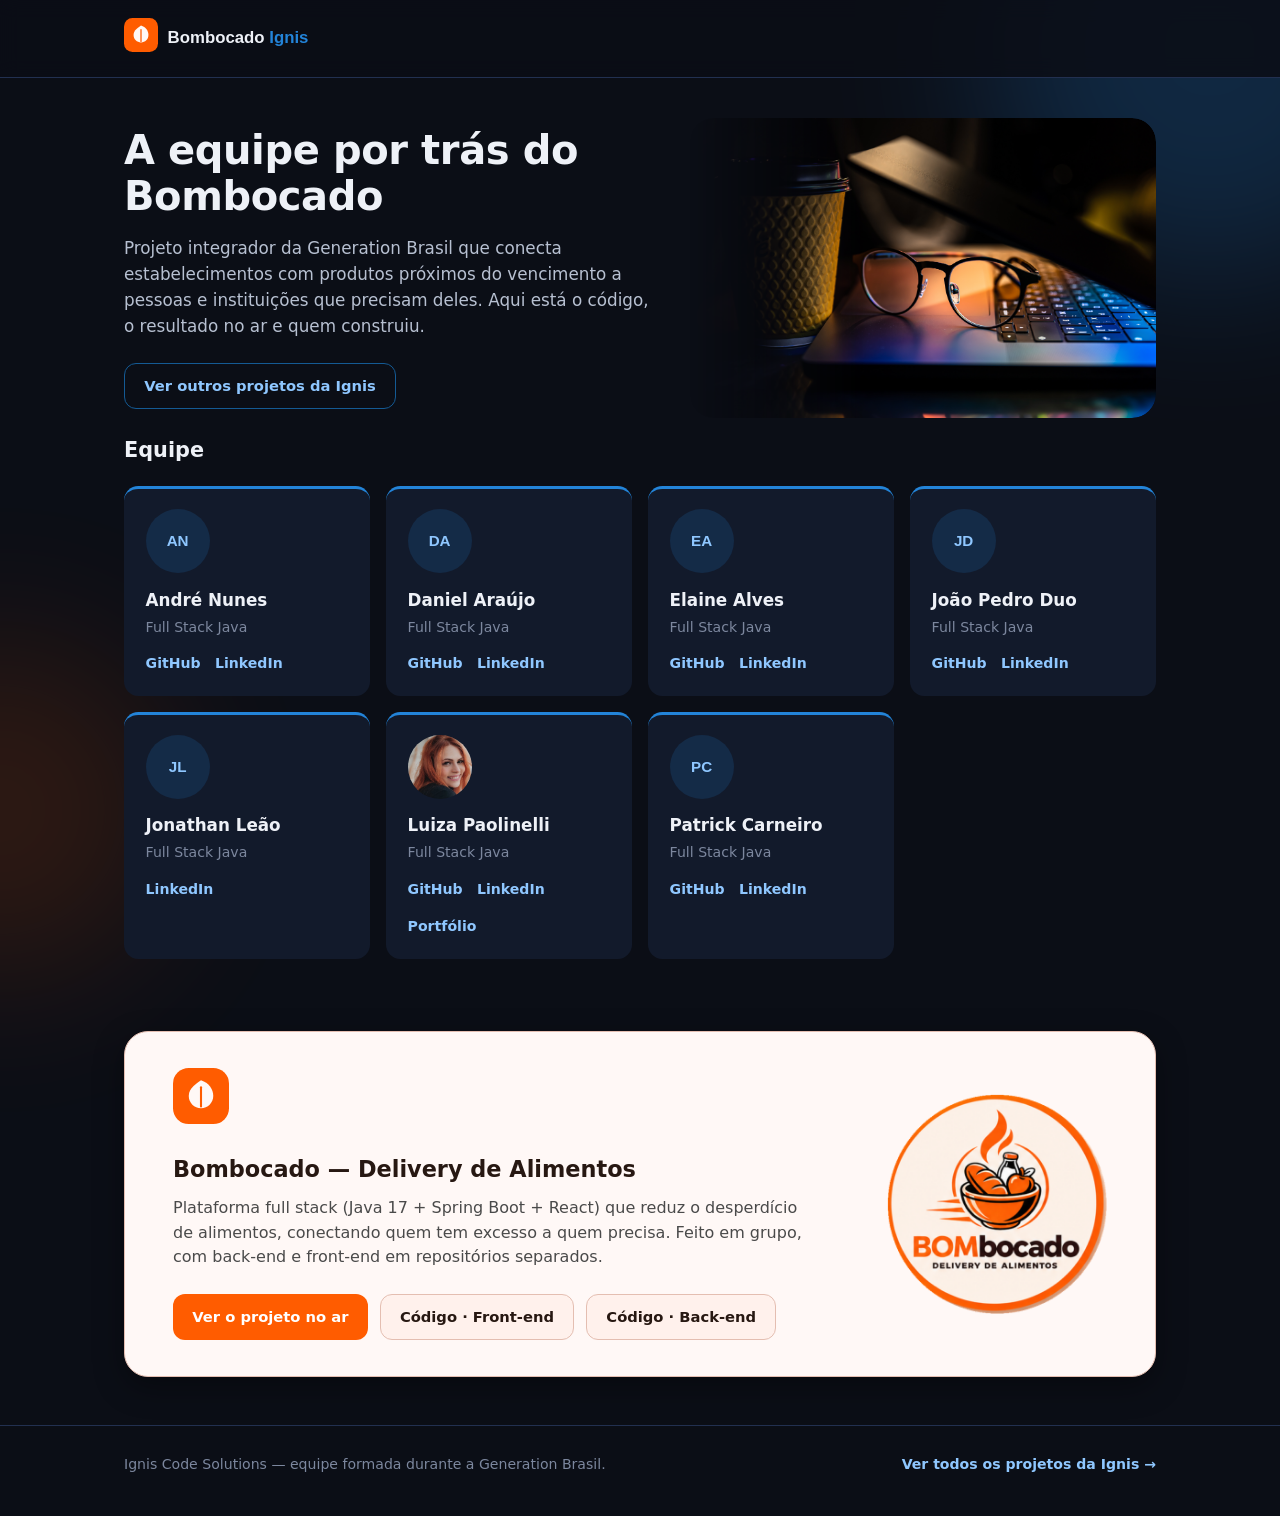
==== commit 224345be: "Update index.html" ====
--- a/index.html
+++ b/index.html
@@ -48,35 +48,6 @@
           alt="Foto da equipe Bombocado Ignis"
           onerror="this.closest('.hero-media').style.display='none'">
       </div>
-    </section>
-
-    <section class="wrap">
-      <article class="project-card">
-        <div class="project-content">
-          <div class="project-mark" aria-hidden="true">
-            <svg viewBox="0 0 64 64" width="56" height="56">
-              <rect width="64" height="64" rx="18" fill="var(--primary)"/>
-              <path d="M32 14c9 3 14 10 14 18 0 7.7-6.3 14-14 14S18 39.7 18 32c0-4.5 2.2-8 5.5-11.3C26 18.3 29 16 32 14Z" fill="var(--surface)"/>
-              <path d="M32 22v22" stroke="var(--primary)" stroke-width="2.4" stroke-linecap="round"/>
-            </svg>
-          </div>
-          <h2>Bombocado — Delivery de Alimentos</h2>
-          <p>Plataforma full stack (Java 17 + Spring Boot + React) que reduz o desperdício de alimentos, conectando quem tem excesso a quem precisa. Feito em grupo, com back-end e front-end em repositórios separados.</p>
-          <div class="project-links">
-            <a class="btn btn-primary" href="https://bombocado-delivery-ignis-react.vercel.app" target="_blank" rel="noopener">Ver o projeto no ar</a>
-            <a class="btn btn-ghost" href="https://github.com/Ignis-Code-Solutions/bombocado_delivery_ignis_react" target="_blank" rel="noopener">Código · Front-end</a>
-            <a class="btn btn-ghost" href="https://github.com/Ignis-Code-Solutions/bombocado_delivery_ignis" target="_blank" rel="noopener">Código · Back-end</a>
-          </div>
-        </div>
-
-        <div class="project-image">
-          <img
-            src="assets/infobombocado.png"
-            alt="Selo com a logo do Bombocado"
-            width="220" height="220"
-            onerror="this.closest('.project-image').style.display='none'">
-        </div>
-      </article>
     </section>
 
     <section class="wrap team-section">
@@ -178,10 +149,40 @@
           <p class="role">Full Stack Java</p>
           <div class="member-links">
             <a href="https://github.com/phcarneiro9" target="_blank" rel="noopener">GitHub</a>
+            <a href="https://www.linkedin.com/in/phcarneiro9/" target="_blank" rel="noopener">LinkedIn</a>
           </div>
         </li>
 
       </ul>
+    </section>
+
+    <section class="wrap">
+      <article class="project-card">
+        <div class="project-content">
+          <div class="project-mark" aria-hidden="true">
+            <svg viewBox="0 0 64 64" width="56" height="56">
+              <rect width="64" height="64" rx="18" fill="var(--primary)"/>
+              <path d="M32 14c9 3 14 10 14 18 0 7.7-6.3 14-14 14S18 39.7 18 32c0-4.5 2.2-8 5.5-11.3C26 18.3 29 16 32 14Z" fill="var(--surface)"/>
+              <path d="M32 22v22" stroke="var(--primary)" stroke-width="2.4" stroke-linecap="round"/>
+            </svg>
+          </div>
+          <h2>Bombocado — Delivery de Alimentos</h2>
+          <p>Plataforma full stack (Java 17 + Spring Boot + React) que reduz o desperdício de alimentos, conectando quem tem excesso a quem precisa. Feito em grupo, com back-end e front-end em repositórios separados.</p>
+          <div class="project-links">
+            <a class="btn btn-primary" href="https://bombocado-delivery-ignis-react.vercel.app" target="_blank" rel="noopener">Ver o projeto no ar</a>
+            <a class="btn btn-ghost" href="https://github.com/Ignis-Code-Solutions/bombocado_delivery_ignis_react" target="_blank" rel="noopener">Código · Front-end</a>
+            <a class="btn btn-ghost" href="https://github.com/Ignis-Code-Solutions/bombocado_delivery_ignis" target="_blank" rel="noopener">Código · Back-end</a>
+          </div>
+        </div>
+
+        <div class="project-image">
+          <img
+            src="assets/infobombocado.png"
+            alt="Selo com a logo do Bombocado"
+            width="220" height="220"
+            onerror="this.closest('.project-image').style.display='none'">
+        </div>
+      </article>
     </section>
   </main>
 
--- a/css/style.css
+++ b/css/style.css
@@ -225,6 +225,10 @@
 .project-card {
   position: relative;
   z-index: 1;
+  display: flex;
+  align-items: center;
+  justify-content: space-between;
+  gap: clamp(1.5rem, 4vw, 3rem);
   background: var(--surface);
   border: 1px solid var(--outline);
   border-radius: var(--radius-card);
@@ -233,6 +237,11 @@
   margin: 1.5rem 0 3rem;
 }
 
+.project-content {
+  flex: 1 1 380px;
+  min-width: 0;
+}
+
 .project-mark {
   margin-bottom: 1.25rem;
 }
@@ -250,40 +259,41 @@
   margin: 0 0 1.5rem;
 }
 
-.project-footer-row {
-  display: flex;
-  align-items: center;
-  justify-content: space-between;
-  gap: 1.75rem;
-  flex-wrap: wrap;
-}
-
 .project-links {
   display: flex;
   flex-wrap: wrap;
   gap: 0.75rem;
 }
 
-/* Space reserved for the Bombocado infographic/image, right beside the links.
-   Fixed box + object-fit:contain so it never dominates the card, no matter
-   how large or padded the generated image file is. */
+/* The Bombocado seal, centered beside the text block. clamp() keeps it
+   proportional across screen sizes instead of a fixed pixel box. */
 .project-image {
-  flex: 0 0 96px;
-  width: 96px;
-  height: 96px;
+  flex: 0 1 220px;
+  display: flex;
+  align-items: center;
+  justify-content: center;
 }
 
 .project-image img {
+  width: clamp(110px, 20vw, 220px);
+  height: auto;
+  aspect-ratio: 1 / 1;
+  object-fit: contain;
   display: block;
-  width: 100%;
-  height: 100%;
-  object-fit: contain;
-}
-
-@media (max-width: 640px) {
-  .project-footer-row {
+}
+
+@media (max-width: 720px) {
+  .project-card {
     flex-direction: column;
-    align-items: flex-start;
+    text-align: center;
+  }
+
+  .project-content {
+    text-align: left;
+  }
+
+  .project-image img {
+    width: clamp(96px, 40vw, 160px);
   }
 }
 
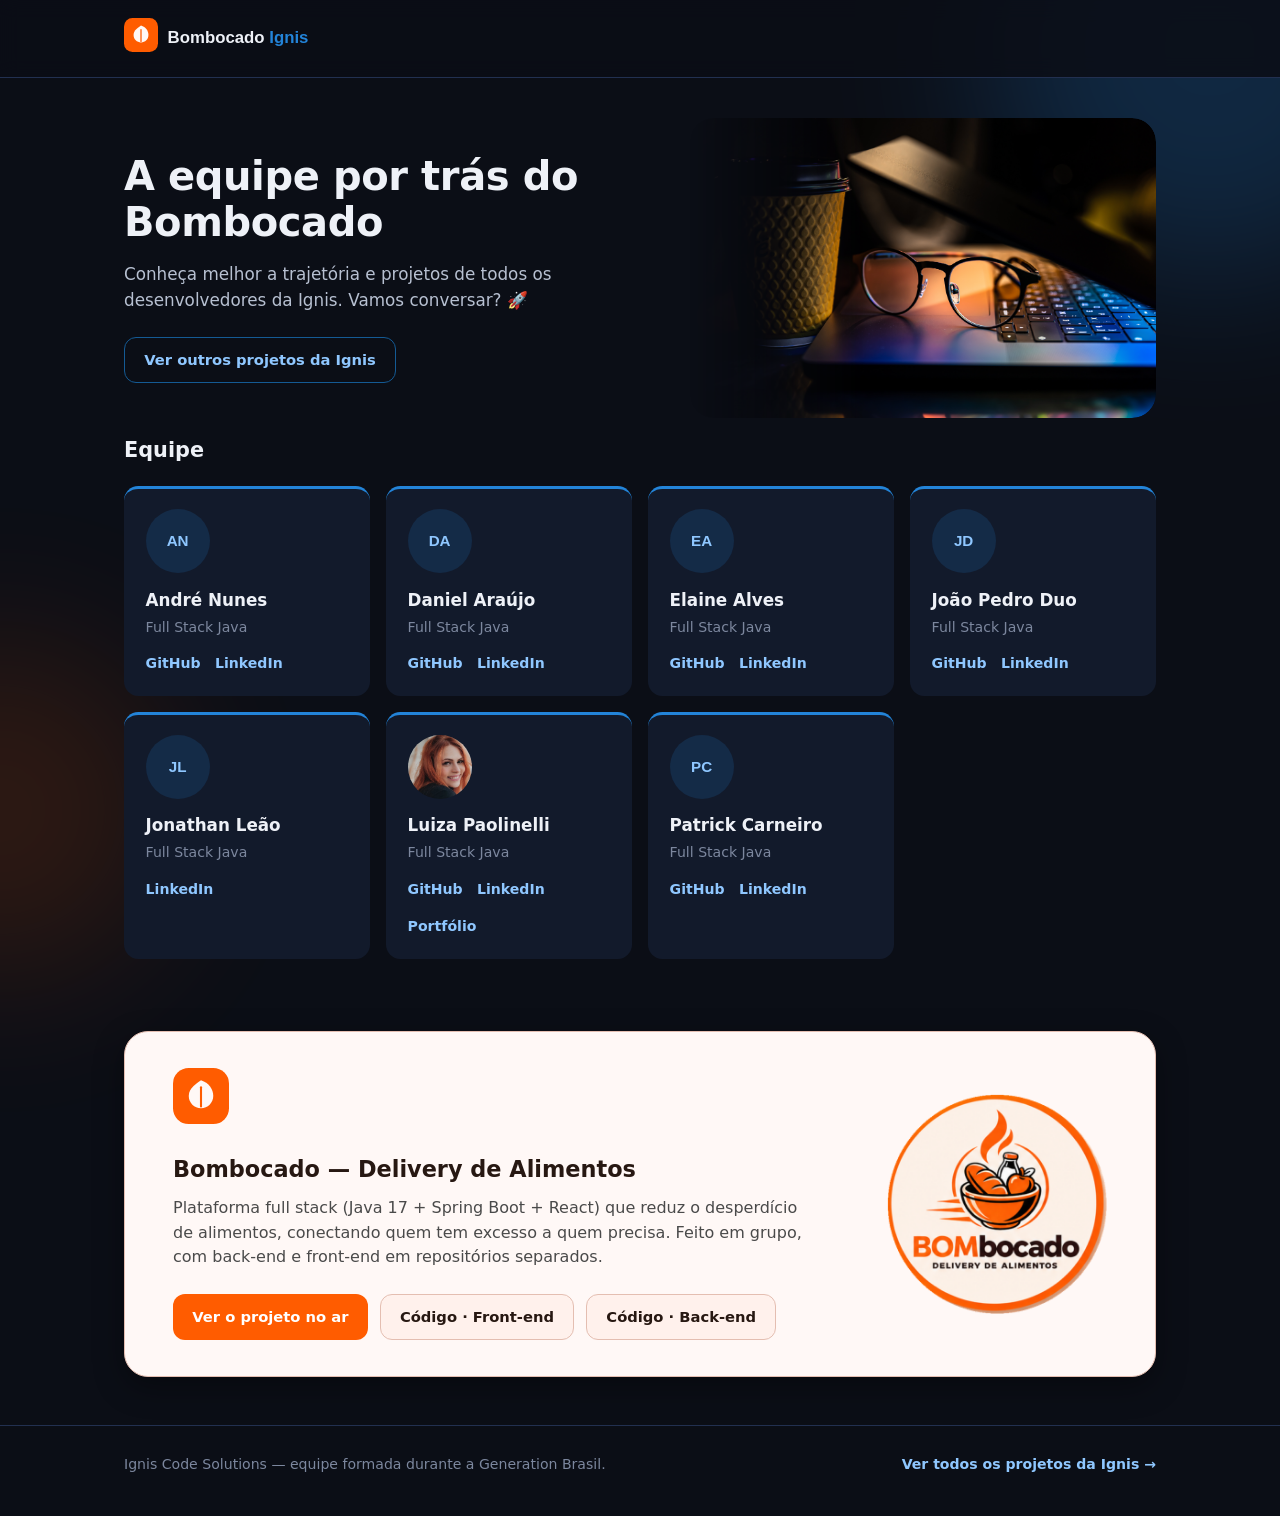
==== commit 45c73528: "Revise hero section text in index.html Updated the hero section description to highlight developers'" ====
--- a/index.html
+++ b/index.html
@@ -37,7 +37,7 @@
     <section class="hero wrap">
       <div class="hero-text">
         <h1>A equipe por trás do Bombocado</h1>
-        <p class="hero-sub">Projeto integrador da Generation Brasil que conecta estabelecimentos com produtos próximos do vencimento a pessoas e instituições que precisam deles. Aqui está o código, o resultado no ar e quem construiu.</p>
+        <p class="hero-sub"> Conheça melhor a trajetória e projetos de todos os desenvolvedores da Ignis. Vamos conversar? 🚀 </p>
         <div class="hero-actions">
           <a class="btn btn-outline" href="https://github.com/orgs/Ignis-Code-Solutions/repositories" target="_blank" rel="noopener">Ver outros projetos da Ignis</a>
         </div>
